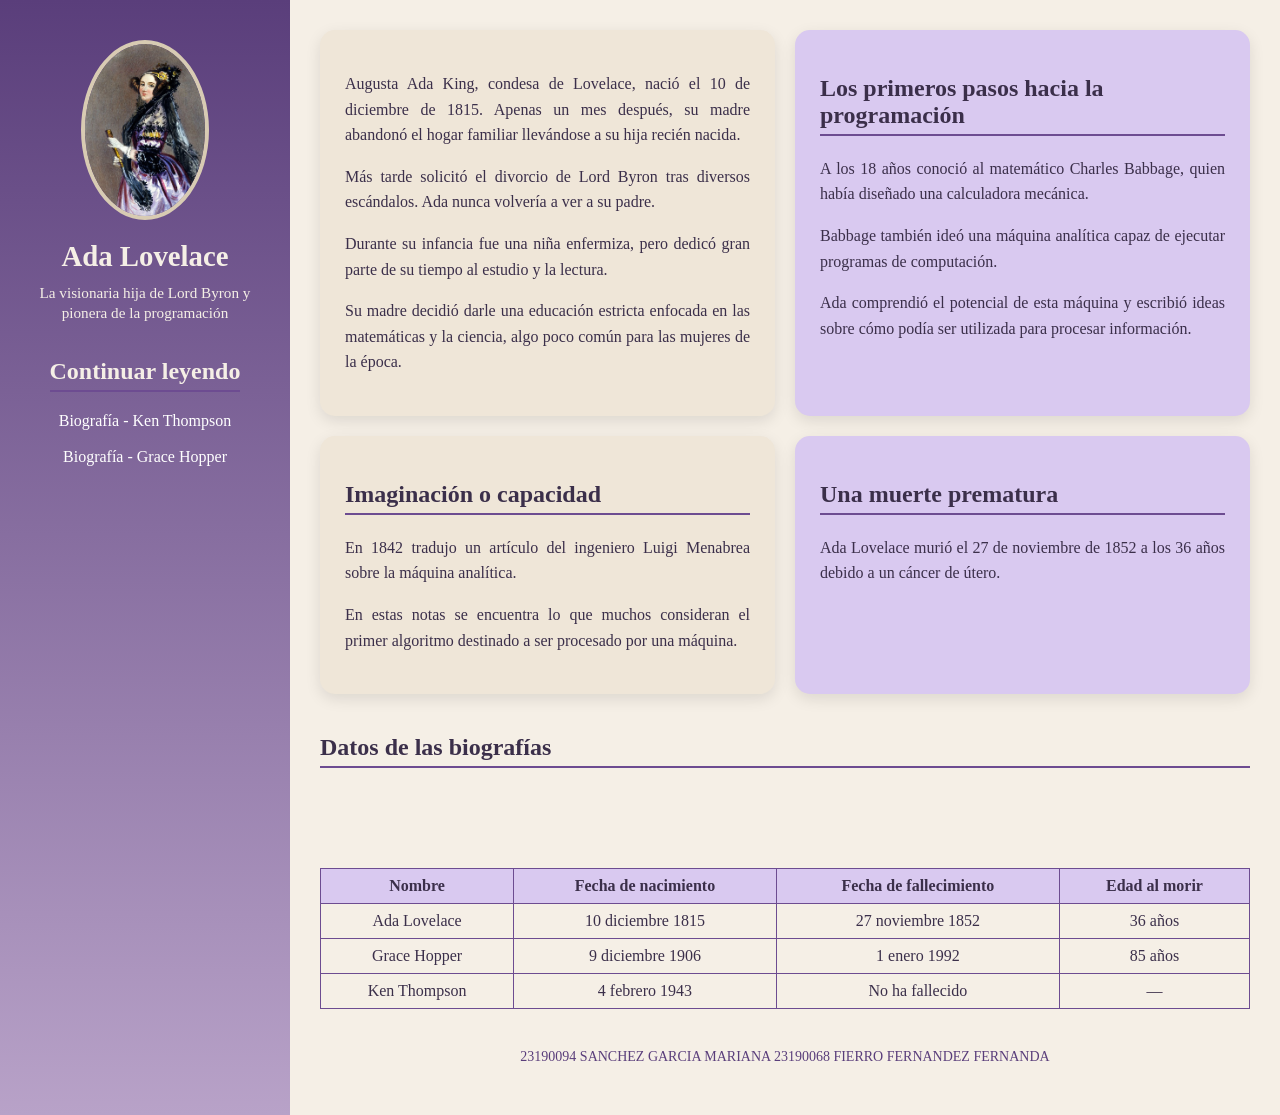
==== index.html @ 0904d6ec "Add files via upload" ====
<!DOCTYPE html>
<html lang="es">
<head>
<meta charset="UTF-8">
<title>Ada Lovelace</title>

<link rel="stylesheet" href="estilos.css">

</head>

<body>

<div class="sidebar-header">
<img src="IMAGENES/adalovelace.jpg" alt="Ada Lovelace">
<h1>Ada Lovelace</h1>
<p>La visionaria hija de Lord Byron y pionera de la programación</p>

<h2>Continuar leyendo</h2>

<a href="kenthompson.html">Biografía - Ken Thompson</a><br>
<a href="gracehopper.html">Biografía - Grace Hopper</a>

</div>

<main>

<div class="block">
<p>
Augusta Ada King, condesa de Lovelace, nació el 10 de diciembre de 1815. Apenas un mes después, su madre abandonó el hogar familiar llevándose a su hija recién nacida.
</p>
<p>
Más tarde solicitó el divorcio de Lord Byron tras diversos escándalos. Ada nunca volvería a ver a su padre.
</p>
<p>
Durante su infancia fue una niña enfermiza, pero dedicó gran parte de su tiempo al estudio y la lectura.
</p>
<p>
Su madre decidió darle una educación estricta enfocada en las matemáticas y la ciencia, algo poco común para las mujeres de la época.
</p>
</div>

<div class="block">
<h2>Los primeros pasos hacia la programación</h2>
<p>
A los 18 años conoció al matemático Charles Babbage, quien había diseñado una calculadora mecánica.
</p>
<p>
Babbage también ideó una máquina analítica capaz de ejecutar programas de computación.
</p>
<p>
Ada comprendió el potencial de esta máquina y escribió ideas sobre cómo podía ser utilizada para procesar información.
</p>
</div>

<div class="block">
<h2>Imaginación o capacidad</h2>
<p>
En 1842 tradujo un artículo del ingeniero Luigi Menabrea sobre la máquina analítica.
</p>
<p>
En estas notas se encuentra lo que muchos consideran el primer algoritmo destinado a ser procesado por una máquina.
</p>
</div>

<div class="block">
<h2>Una muerte prematura</h2>
<p>
Ada Lovelace murió el 27 de noviembre de 1852 a los 36 años debido a un cáncer de útero.
</p>
</div>

<h2>Datos de las biografías</h2>

<table>
<tr>
<th>Nombre</th>
<th>Fecha de nacimiento</th>
<th>Fecha de fallecimiento</th>
<th>Edad al morir</th>
</tr>

<tr>
<td>Ada Lovelace</td>
<td>10 diciembre 1815</td>
<td>27 noviembre 1852</td>
<td>36 años</td>
</tr>

<tr>
<td>Grace Hopper</td>
<td>9 diciembre 1906</td>
<td>1 enero 1992</td>
<td>85 años</td>
</tr>

<tr>
<td>Ken Thompson</td>
<td>4 febrero 1943</td>
<td>No ha fallecido</td>
<td>—</td>
</tr>

</table>


<footer>
23190094 SANCHEZ GARCIA MARIANA 23190068 FIERRO FERNANDEZ FERNANDA
</footer>

</main>

</body>
</html>
---- estilos.css ----
body {
    margin:0;
    font-family:"Georgia", serif;
    background:#f5efe6; 
    color:#3b2f4a;
    display:flex;
    min-height:100vh;
}

.sidebar-header {
    width:250px;
    background:linear-gradient(#5a3e7b, #b8a2c8);
    color:#f5efe6;
    padding:40px 20px;
    display:flex;
    flex-direction:column;
    align-items:center;
}

.sidebar-header img {
    width:120px;
    border-radius:50%;
    border:4px solid #d8cbb3;
    margin-bottom:20px;
}

.sidebar-header h1 {
    font-size:1.8em;
    text-align:center;
    margin:0;
}

.sidebar-header p {
    font-size:0.95em;
    text-align:center;
    margin-top:10px;
    line-height:1.3;
}

main {
    flex:1;
    display:grid;
    grid-template-columns: repeat(auto-fit, minmax(300px, 1fr));
    gap:20px;
    padding:30px;
}

.block {
    background:#efe6d8;
    padding:25px;
    border-radius:15px;
    box-shadow:0 5px 15px rgba(0,0,0,0.1);
    transition: transform 0.3s;
}

.block:nth-child(even){
    background:#d9c9f0; 
    color:#3b2f4a;
}

.block:hover {
    transform: translateY(-5px);
}

.block img {
    display:block;
    margin:0 auto 15px auto;
    width:150px;
    border-radius:50%;
    border:3px solid #6d4c91;
}

h2 {
    border-bottom:2px solid #6d4c91;
    padding-bottom:5px;
    grid-column: 1 / -1;
}

p {
    line-height:1.6;
    text-align:justify;
}

a {
    color: #ffffff;
    text-decoration:none;
}

a:hover {
    text-decoration:underline;
}

footer {
    grid-column:1/-1;
    text-align:center;
    padding:20px;
    font-size:14px;
    color:#5a3e7b;
}
table{
width:100%;
border-collapse:collapse;
margin-top:60px;
grid-column: 1 / -1;
}

th, td{
border:1px solid #6d4c91;
padding:8px;
text-align:center;
}

th{
background:#d9c9f0;
}
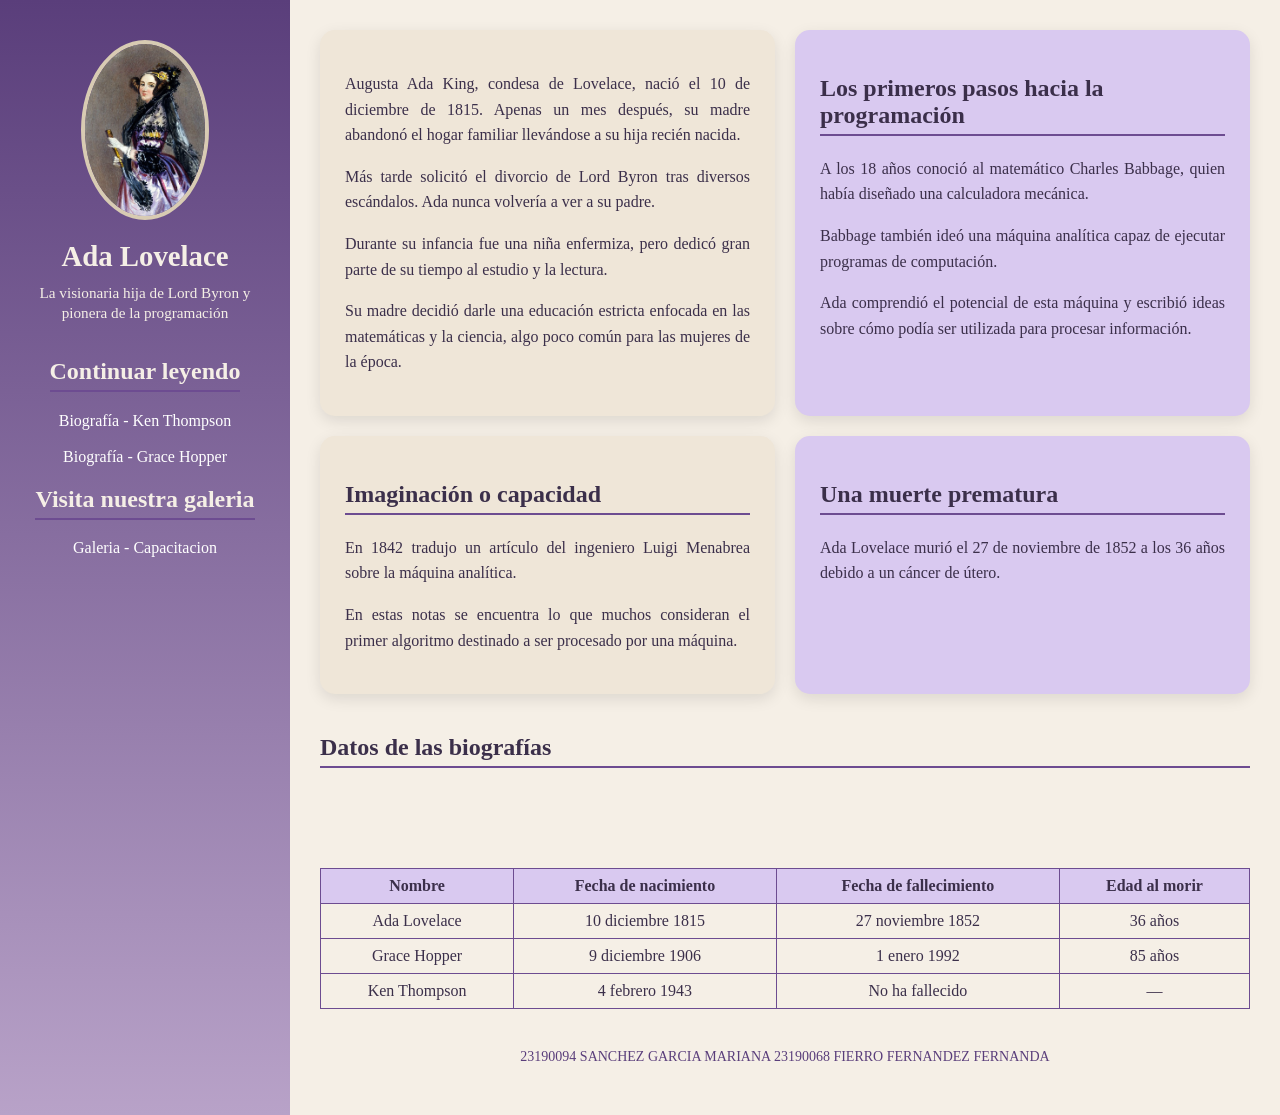
==== commit deab06bd: "Add files via upload" ====
--- a/index.html
+++ b/index.html
@@ -19,6 +19,10 @@
 
 <a href="kenthompson.html">Biografía - Ken Thompson</a><br>
 <a href="gracehopper.html">Biografía - Grace Hopper</a>
+
+<h2>Visita nuestra galeria </h2>
+<a href="Galeria.php">Galeria - Capacitacion</a>
+
 
 </div>
 
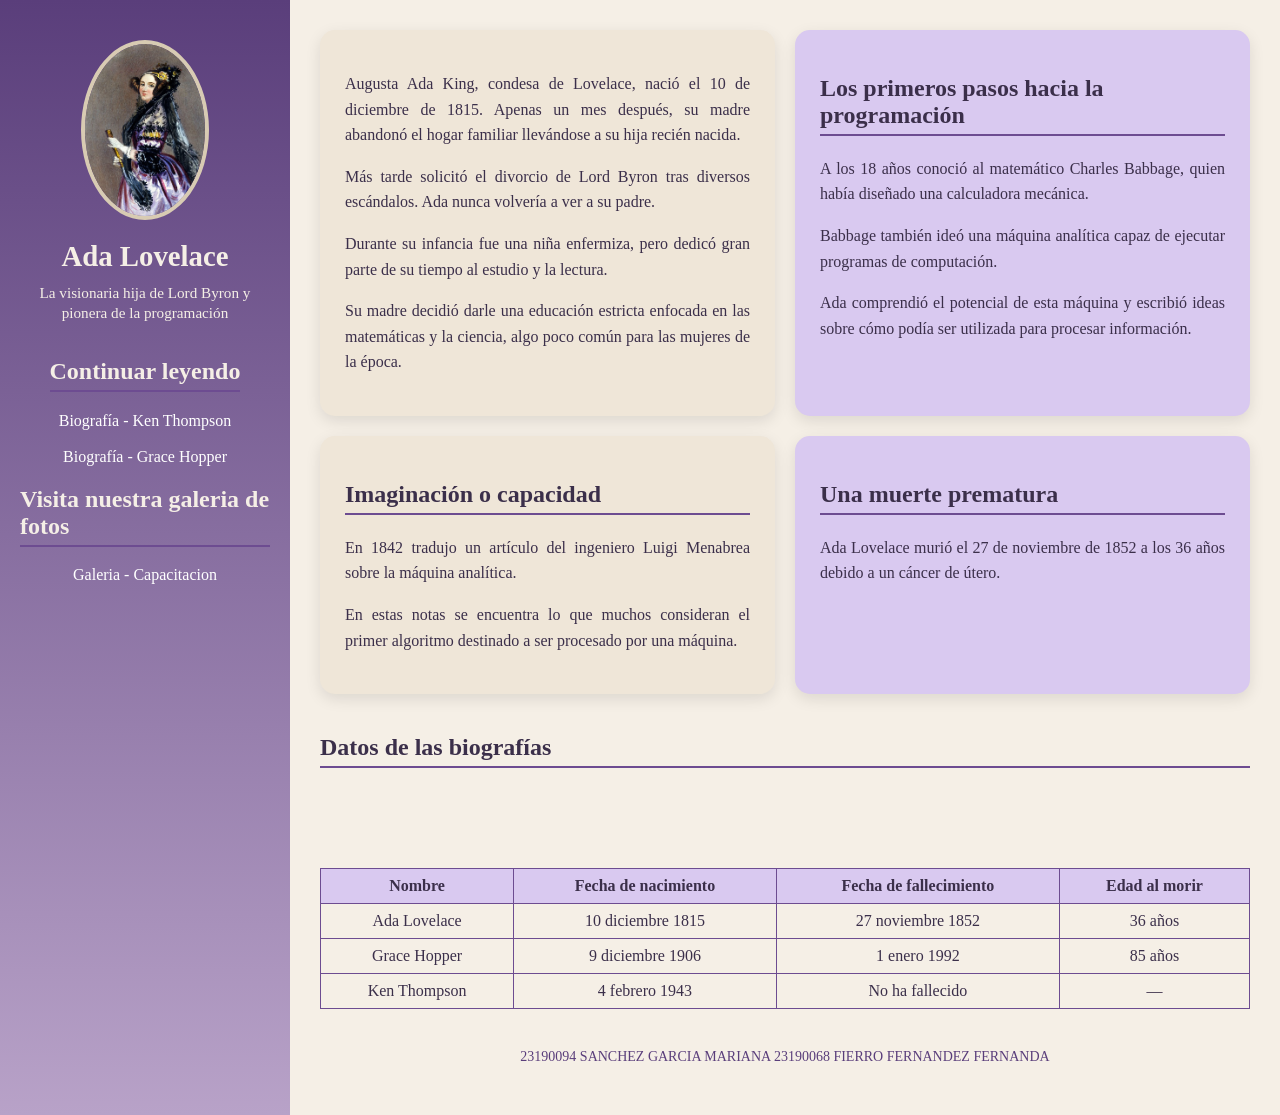
==== commit 671a171b: "Add files via upload" ====
--- a/index.html
+++ b/index.html
@@ -20,8 +20,8 @@
 <a href="kenthompson.html">Biografía - Ken Thompson</a><br>
 <a href="gracehopper.html">Biografía - Grace Hopper</a>
 
-<h2>Visita nuestra galeria </h2>
-<a href="Galeria.php">Galeria - Capacitacion</a>
+<h2>Visita nuestra galeria de fotos</h2>
+<a href="Galeria.html">Galeria - Capacitacion</a>
 
 
 </div>
